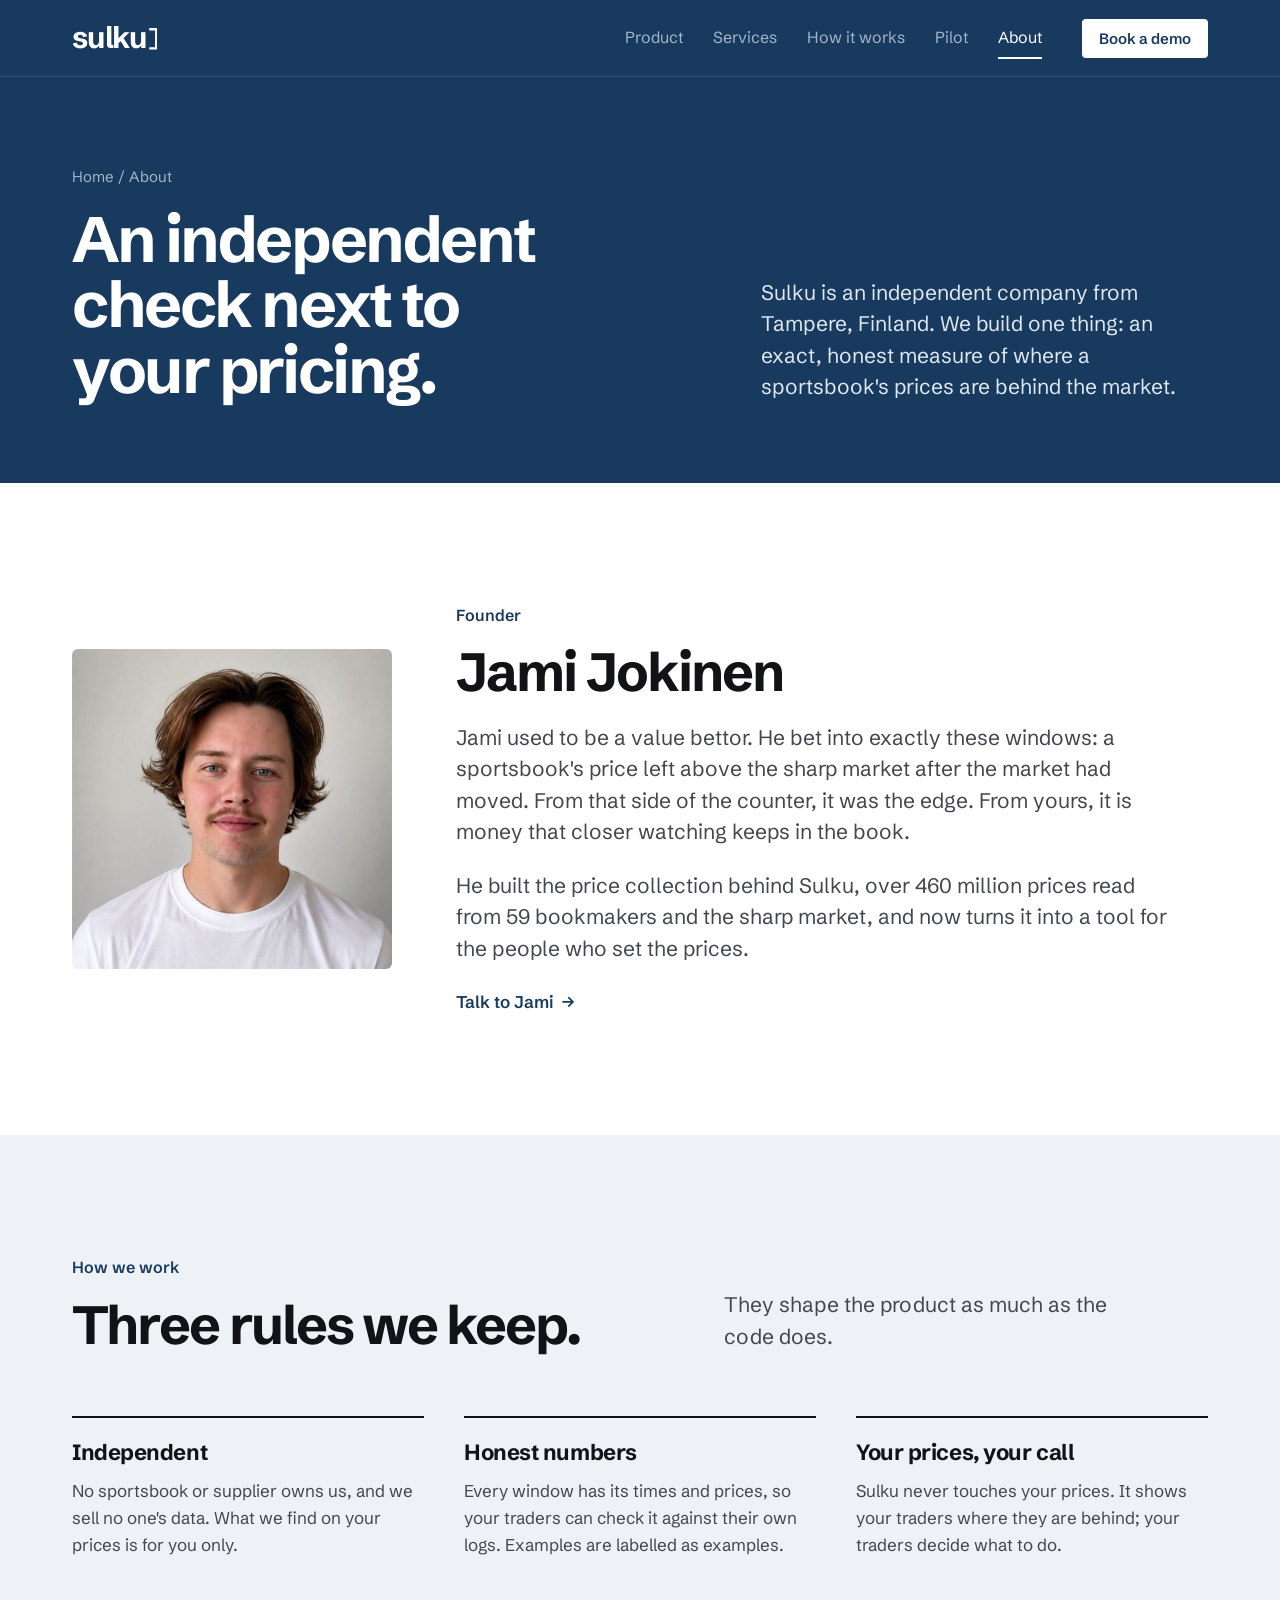
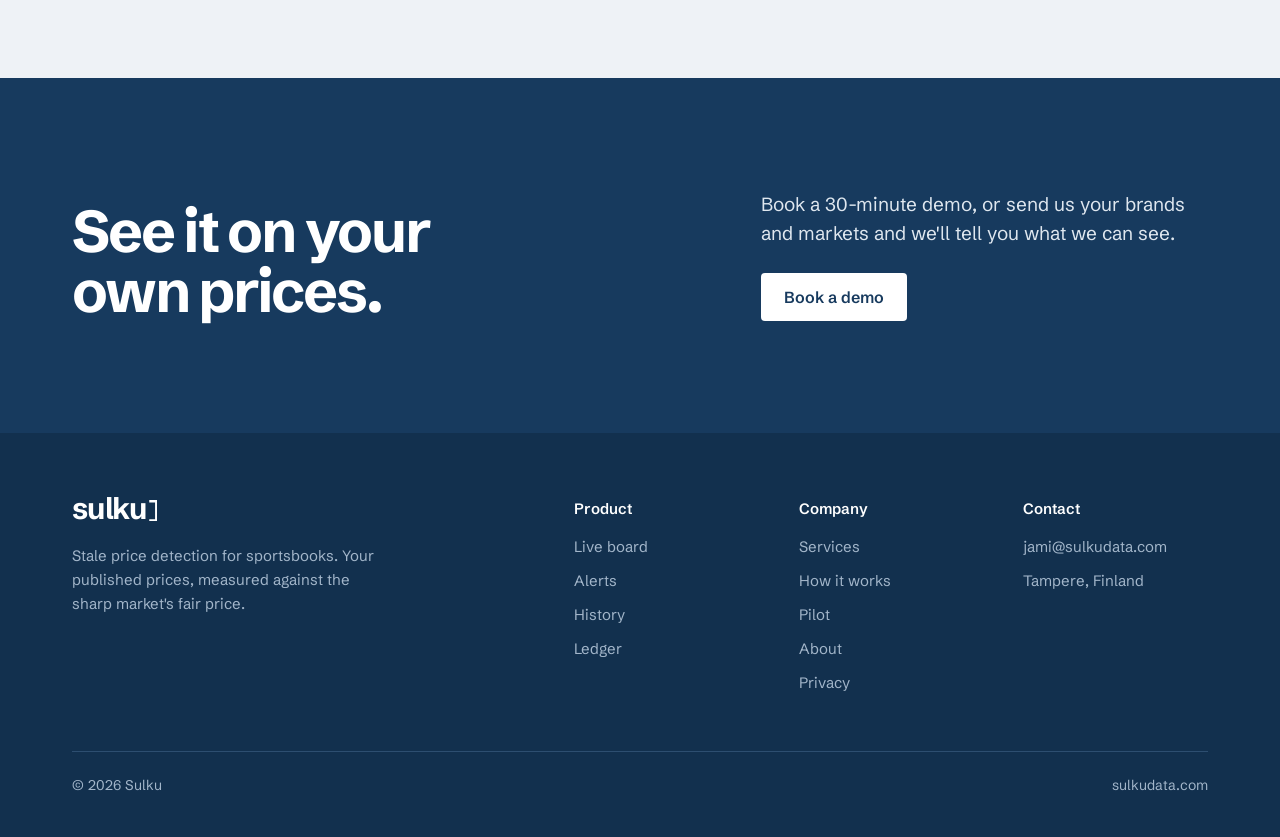
==== about/index.html @ dc16f95a "Site v4: multi-page site with product, services, method and pilot pages Global positioning without t" ====
<!doctype html>
<html lang="en">
<head>
<meta charset="utf-8">
<meta name="viewport" content="width=device-width, initial-scale=1, viewport-fit=cover">
<title>About Sulku: independent price checks for sportsbooks</title>
<meta name="description" content="Sulku is an independent company from Tampere, Finland, building stale price detection for sportsbook trading teams.">
<link rel="canonical" href="https://sulkudata.com/about/">
<meta property="og:type" content="website">
<meta property="og:site_name" content="Sulku">
<meta property="og:locale" content="en_GB">
<meta property="og:url" content="https://sulkudata.com/about/">
<meta property="og:title" content="About Sulku: independent price checks for sportsbooks">
<meta property="og:description" content="Sulku is an independent company from Tampere, Finland, building stale price detection for sportsbook trading teams.">
<meta property="og:image" content="https://sulkudata.com/og.png">
<meta property="og:image:width" content="1200">
<meta property="og:image:height" content="630">
<meta name="twitter:card" content="summary_large_image">
<meta name="theme-color" content="#173a5e">
<link rel="icon" href="/favicon.svg" type="image/svg+xml">
<link rel="apple-touch-icon" href="/brand/apple-touch-icon.png">
<link rel="preconnect" href="https://fonts.googleapis.com">
<link rel="preconnect" href="https://fonts.gstatic.com" crossorigin>
<link rel="stylesheet" href="https://fonts.googleapis.com/css2?family=Schibsted+Grotesk:wght@400;500;600;700&display=swap">
<link rel="stylesheet" href="/assets/site.css">
<script type="application/ld+json">
{
 "@context": "https://schema.org",
 "@graph": [
  {
   "@type": "Organization",
   "@id": "https://sulkudata.com/#org",
   "name": "Sulku",
   "url": "https://sulkudata.com/",
   "logo": "https://sulkudata.com/brand/sulku-wordmark-ink.png",
   "email": "jami@sulkudata.com",
   "address": {
    "@type": "PostalAddress",
    "addressLocality": "Tampere",
    "addressCountry": "FI"
   },
   "description": "Stale price detection for sportsbooks: published prices measured against the sharp market's fair price.",
   "founder": {
    "@type": "Person",
    "name": "Jami Jokinen",
    "jobTitle": "Founder"
   }
  },
  {
   "@type": "BreadcrumbList",
   "itemListElement": [
    {
     "@type": "ListItem",
     "position": 1,
     "name": "Home",
     "item": "https://sulkudata.com/"
    },
    {
     "@type": "ListItem",
     "position": 2,
     "name": "About",
     "item": "https://sulkudata.com/about/"
    }
   ]
  }
 ]
}
</script>
</head>
<body>
<a class="skip" href="#main">Skip to content</a>
<header class="site-head on-lake">
  <div class="wrap">
    <a class="wm" href="/" aria-label="Sulku, home">sulku<svg viewBox="0 0 38 100" aria-hidden="true"><path d="M0 0H38V100H0V89H27V11H0Z"/></svg></a>
    <button class="menu-btn" type="button" aria-expanded="false" aria-controls="nav">Menu</button>
    <nav class="nav" id="nav" aria-label="Main"><a href="/product/">Product</a><a href="/services/">Services</a><a href="/how-it-works/">How it works</a><a href="/pilot/">Pilot</a><a href="/about/" aria-current="page">About</a></nav>
    <a class="btn btn-ink" href="/contact/">Book a demo</a>
  </div>
</header>
<main id="main">
<section class="page-head on-lake">
  <div class="wrap">
    <div>
      <nav class="crumb" aria-label="Breadcrumb"><a href="/">Home</a> / About</nav>
      <h1>An independent check next to your pricing.</h1>
    </div>
    <div>
      <p class="lead">Sulku is an independent company from Tampere, Finland. We build one thing: an exact, honest measure of where a sportsbook's prices are behind the market.</p>
    </div>
  </div>
</section>

<section class="sec">
  <div class="wrap">
    <div class="founder">
      <img src="/brand/jami.jpg" width="320" height="320" alt="Jami Jokinen, founder of Sulku" loading="lazy">
      <div>
        <p class="kicker">Founder</p>
        <h2>Jami Jokinen</h2>
        <p class="intro">Jami used to be a value bettor. He bet into exactly these windows: a sportsbook's price left above the sharp market after the market had moved. From that side of the counter, it was the edge. From yours, it is money that closer watching keeps in the book.</p>
        <p class="intro">He built the price collection behind Sulku, over 460 million prices read from 59 bookmakers and the sharp market, and now turns it into a tool for the people who set the prices.</p>
        <p class="contact-line"><a class="arrow" href="/contact/">Talk to Jami</a></p>
      </div>
    </div>
  </div>
</section>

<section class="sec tint">
  <div class="wrap">
    <div class="split">
      <div><p class="kicker">How we work</p><h2>Three rules we keep.</h2></div>
      <p class="intro">They shape the product as much as the code does.</p>
    </div>
    <div class="cols3">
      <div><h3>Independent</h3><p>No sportsbook or supplier owns us, and we sell no one's data. What we find on your prices is for you only.</p></div>
      <div><h3>Honest numbers</h3><p>Every window has its times and prices, so your traders can check it against their own logs. Examples are labelled as examples.</p></div>
      <div><h3>Your prices, your call</h3><p>Sulku never touches your prices. It shows your traders where they are behind; your traders decide what to do.</p></div>
    </div>
  </div>
</section>

<section class="cta on-lake">
  <div class="wrap">
    <h2>See it on your own prices.</h2>
    <div>
      <p>Book a 30-minute demo, or send us your brands and markets and we'll tell you what we can see.</p>
      <div class="acts"><a class="btn btn-ink" href="/contact/">Book a demo</a></div>
    </div>
  </div>
</section>
</main>
<footer class="site-foot on-lake">
  <div class="wrap">
    <div class="foot-grid">
      <div><a class="wm" href="/" aria-label="Sulku, home">sulku<svg viewBox="0 0 38 100" aria-hidden="true"><path d="M0 0H38V100H0V89H27V11H0Z"/></svg></a><p>Stale price detection for sportsbooks. Your published prices, measured against the sharp market's fair price.</p></div>
      <div><p class="fh">Product</p><ul><li><a href="/product/#live">Live board</a></li><li><a href="/product/#alerts">Alerts</a></li><li><a href="/product/#history">History</a></li><li><a href="/product/#ledger">Ledger</a></li></ul></div>
      <div><p class="fh">Company</p><ul><li><a href="/services/">Services</a></li><li><a href="/how-it-works/">How it works</a></li><li><a href="/pilot/">Pilot</a></li><li><a href="/about/">About</a></li><li><a href="/privacy/">Privacy</a></li></ul></div>
      <div><p class="fh">Contact</p><ul><li><a href="mailto:jami@sulkudata.com">jami@sulkudata.com</a></li><li>Tampere, Finland</li></ul></div>
    </div>
    <div class="foot-base"><span>© 2026 Sulku</span><span>sulkudata.com</span></div>
  </div>
</footer>
<script src="/assets/site.js" defer></script>
</body>
</html>
---- assets/site.css ----
/* sulkudata.com v4 (11.11.2026), per DESIGN.md. Multi-page, global positioning, light-only.
   Lake opens every page; product shots are Night; red only for an open window. */
:root {
  --paper: #ffffff; --tint: #f4f5f3; --line: #e2e5e1; --line-2: #c9cec8;
  --ink: #111316; --ink-2: #41474e; --grey: #737b75;
  --red: #d1391d; --pine: #2f6b55;
  --lake: #173a5e; --lake-deep: #12304e; --lake-tint: #eef2f6; --lake-tint-2: #dde6ef; --lake-line: #2d4e70; --lake-grey: #a3b6ca; --lake-text: #dfe7ef; --lake-red: #ff5a3c;
  --night: #0f1113; --night-2: #17191c; --night-3: #1d2024; --night-line: #2a2e33; --night-ink: #e9ebe7; --night-grey: #8f978f; --night-red: #ff5a3c;
  --f: "Schibsted Grotesk", "Helvetica Neue", Arial, sans-serif;
  --w: 1200px;
  color-scheme: light;
}
* { box-sizing: border-box; }
html { -webkit-text-size-adjust: 100%; }
body { margin: 0; background: var(--paper); color: var(--ink); font-family: var(--f); font-size: 17px; line-height: 1.6; font-feature-settings: "kern", "liga"; -webkit-font-smoothing: antialiased; text-rendering: optimizeLegibility; }
img, svg { max-width: 100%; }
a { color: var(--lake); text-underline-offset: 3px; }
:focus-visible { outline: 2px solid var(--lake); outline-offset: 3px; }
.on-lake :focus-visible, .on-night :focus-visible { outline-color: #fff; }
h1, h2, h3 { text-wrap: balance; }
p { text-wrap: pretty; }
.tn { font-variant-numeric: tabular-nums lining-nums; }
.wrap { max-width: var(--w); margin: 0 auto; padding-left: max(32px, env(safe-area-inset-left, 0px)); padding-right: max(32px, env(safe-area-inset-right, 0px)); }
@media (max-width: 640px) { .wrap { padding-left: max(18px, env(safe-area-inset-left, 0px)); padding-right: max(18px, env(safe-area-inset-right, 0px)); } }
.skip { position: absolute; left: -9999px; top: 8px; background: #fff; color: var(--ink); padding: 8px 12px; z-index: 10; }
.skip:focus { left: 8px; }
@media (prefers-reduced-motion: no-preference) { a, .btn, summary, .nav a { transition: color .14s ease-out, background-color .14s ease-out, border-color .14s ease-out; } }

/* wordmark: text plus the drawn bracket */
.wm { display: inline-flex; align-items: flex-end; gap: .055em; font-weight: 700; letter-spacing: -.04em; line-height: .8; color: inherit; text-decoration: none; }
.wm svg { width: .29em; height: .72em; flex: none; margin-bottom: .005em; }
.wm path { fill: currentColor; }
.wm.alarm path { fill: var(--night-red); }

/* buttons */
.btn { display: inline-flex; align-items: center; gap: 10px; font: 600 16px/1 var(--f); border-radius: 4px; padding: 15px 22px; border: 1px solid transparent; cursor: pointer; text-decoration: none; white-space: nowrap; }
.btn-ink { background: var(--ink); color: #fff; } .btn-ink:hover { background: #2a2e33; }
.btn-line { background: transparent; color: var(--ink); border-color: var(--line-2); } .btn-line:hover { border-color: var(--ink); }
.on-lake .btn-ink { background: #fff; color: var(--lake); } .on-lake .btn-ink:hover { background: #e4ebf2; }
.on-lake .btn-line { color: #fff; border-color: #5f7d9c; } .on-lake .btn-line:hover { border-color: #fff; }
.arrow { font-weight: 600; text-decoration: none; display: inline-flex; gap: 8px; align-items: center; }
.arrow::after { content: "→"; transition: transform .14s ease-out; }
.arrow:hover::after { transform: translateX(3px); }

/* header */
.site-head { background: var(--lake); color: #fff; border-bottom: 1px solid var(--lake-line); position: sticky; top: 0; z-index: 20; }
.site-head .wrap { display: flex; align-items: center; gap: 40px; min-height: 76px; }
.site-head .wm { font-size: 30px; }
.nav { display: flex; gap: 30px; margin-left: auto; font-size: 16px; }
.nav a { color: var(--lake-grey); text-decoration: none; padding-block: 8px; }
.nav a:hover, .nav a[aria-current="page"] { color: #fff; }
.nav a[aria-current="page"] { box-shadow: inset 0 -2px 0 #fff; }
.site-head .btn { padding: 11px 16px; font-size: 15px; }
.menu-btn { display: none; margin-left: auto; background: none; border: 1px solid #5f7d9c; color: #fff; font: 600 15px/1 var(--f); padding: 10px 14px; border-radius: 4px; cursor: pointer; }
@media (max-width: 920px) {
  .site-head .wrap { gap: 16px; flex-wrap: wrap; }
  .menu-btn { display: inline-block; }
  .site-head .btn { display: none; }
  .nav { display: none; width: 100%; flex-direction: column; gap: 0; margin: 0 0 12px; border-top: 1px solid var(--lake-line); }
  .nav a { padding: 14px 0; border-bottom: 1px solid var(--lake-line); font-size: 18px; color: #fff; }
  .nav a[aria-current="page"] { box-shadow: none; }
  .site-head.open .nav { display: flex; }
}

/* page openings on Lake */
.hero { background: var(--lake); color: #fff; }
.hero-top { padding-block: 96px 0; display: grid; grid-template-columns: minmax(0, 7fr) minmax(0, 5fr); gap: 64px; align-items: end; }
.hero h1 { margin: 0; font-weight: 700; font-size: clamp(44px, 6vw, 76px); line-height: 1; letter-spacing: -.04em; max-width: 14ch; }
.hero .lead { margin: 0; font-size: clamp(18px, 1.7vw, 21px); line-height: 1.5; color: var(--lake-text); max-width: 42ch; }
.hero .acts { display: flex; gap: 12px; flex-wrap: wrap; margin-top: 28px; }
.hero-shot { padding-top: 72px; position: relative; }
.hero-shot::after { content: ""; position: absolute; left: 0; right: 0; bottom: 0; height: 120px; background: var(--paper); z-index: 0; }
.hero-shot > * { position: relative; z-index: 1; }
.hero-cap { margin: 14px 0 0; font-size: 14px; color: var(--grey); }
@media (max-width: 960px) { .hero-top { grid-template-columns: minmax(0, 1fr); gap: 24px; padding-top: 64px; } .hero-shot { padding-top: 48px; } .hero-shot::after { height: 80px; } }

/* inner page opening */
.page-head { background: var(--lake); color: #fff; }
.page-head .wrap { padding-block: 88px 80px; display: grid; grid-template-columns: minmax(0, 7fr) minmax(0, 5fr); gap: 64px; align-items: end; }
.page-head .crumb { display: block; margin: 0 0 18px; font-size: 15px; color: var(--lake-grey); }
.page-head .crumb a { color: var(--lake-grey); text-decoration: none; } .page-head .crumb a:hover { color: #fff; }
.page-head h1 { margin: 0; font-weight: 700; font-size: clamp(40px, 5.2vw, 64px); line-height: 1.02; letter-spacing: -.038em; max-width: 16ch; }
.page-head .lead { margin: 0; font-size: clamp(18px, 1.7vw, 21px); line-height: 1.5; color: var(--lake-text); max-width: 44ch; }
.page-head svg.line { display: block; width: 100%; margin-top: 8px; }
@media (max-width: 960px) { .page-head .wrap { grid-template-columns: minmax(0, 1fr); gap: 20px; padding-block: 56px 56px; } }

/* sections */
.sec > .wrap { padding-block: 120px; }
.sec.tint { background: var(--lake-tint); }
.sec.tint .compare, .sec.tint .cols3 > div { border-top-color: var(--ink); }
.sec.rule { border-top: 1px solid var(--line); }
.sec.night { background: var(--night); color: var(--night-ink); }
.kicker { margin: 0 0 16px; font-size: 16px; font-weight: 600; color: var(--lake); }
.night .kicker { color: var(--lake-grey); }
.sec h2 { margin: 0; font-weight: 700; font-size: clamp(34px, 4.2vw, 54px); line-height: 1.03; letter-spacing: -.035em; max-width: 20ch; }
.sec .intro { margin: 22px 0 0; font-size: clamp(18px, 1.8vw, 21px); line-height: 1.5; color: var(--ink-2); max-width: 56ch; }
.night .intro { color: var(--night-grey); }
.split { display: grid; grid-template-columns: minmax(0, 6fr) minmax(0, 5fr); gap: 72px; align-items: end; }
.split .intro { margin: 0; }
@media (max-width: 900px) { .sec > .wrap { padding-block: 72px; } .split { grid-template-columns: minmax(0, 1fr); gap: 20px; } }

/* the statement and three figures */
.statement { font-weight: 600; font-size: clamp(28px, 3.4vw, 44px); line-height: 1.15; letter-spacing: -.028em; margin: 0; max-width: 30ch; }
.statement em { font-style: normal; color: var(--ink-2); }
.figs3 { display: grid; grid-template-columns: repeat(3, minmax(0, 1fr)); gap: 48px; margin-top: 72px; border-top: 2px solid var(--ink); }
.figs3 div { padding-top: 28px; min-width: 0; }
.figs3 b.r { color: var(--red); }
.figs3 b { display: block; font-weight: 700; font-size: clamp(48px, 5.6vw, 76px); letter-spacing: -.045em; line-height: .95; font-variant-numeric: proportional-nums lining-nums; }
.figs3 span { display: block; margin-top: 14px; font-size: 17px; color: var(--ink-2); max-width: 28ch; }
.src { margin: 28px 0 0; font-size: 14px; color: var(--grey); max-width: 88ch; }
@media (max-width: 760px) { .figs3 { grid-template-columns: minmax(0, 1fr); gap: 0; } .figs3 div + div { border-top: 1px solid var(--line); margin-top: 28px; } }

/* feature rows: text beside a product shot */
.feat { display: grid; grid-template-columns: minmax(0, 5fr) minmax(0, 7fr); gap: 80px; align-items: center; }
.feat + .feat { margin-top: 120px; }
.feat.flip { grid-template-columns: minmax(0, 7fr) minmax(0, 5fr); }
.feat.flip .feat-copy { order: 2; }
.feat h3 { margin: 0; font-weight: 700; font-size: clamp(28px, 3vw, 38px); line-height: 1.08; letter-spacing: -.03em; max-width: 18ch; }
.feat-copy p { margin: 18px 0 0; font-size: 18px; color: var(--ink-2); max-width: 42ch; }
.feat .arrow { margin-top: 22px; }
.feat-copy .note { margin: 12px 0 0; font-size: 14px; color: var(--grey); }
@media (max-width: 960px) { .feat, .feat.flip { grid-template-columns: minmax(0, 1fr); gap: 32px; } .feat.flip .feat-copy { order: 0; } .feat + .feat { margin-top: 80px; } }

/* comparison: odds screen vs fair price */
.compare { display: grid; grid-template-columns: minmax(0, 1fr) minmax(0, 1fr); margin-top: 64px; border-top: 2px solid var(--ink); }
.compare > div { padding: 32px 40px 8px 0; min-width: 0; }
.compare > div + div { padding-left: 40px; border-left: 1px solid var(--line-2); }
.compare h3 { margin: 0 0 6px; font-weight: 700; font-size: 24px; letter-spacing: -.02em; }
.compare .yes h3 { color: var(--lake); }
.compare .q { margin: 0 0 22px; color: var(--ink-2); font-size: 17px; }
.compare dl { margin: 0; }
.compare dl div { display: grid; grid-template-columns: 11em minmax(0, 1fr); gap: 16px; padding-block: 14px; border-top: 1px solid var(--line); font-size: 16px; }
.compare dt { color: var(--grey); }
.compare dd { margin: 0; }
.compare .yes dd { color: var(--ink); font-weight: 500; }
@media (max-width: 860px) { .compare { grid-template-columns: minmax(0, 1fr); } .compare > div, .compare > div + div { padding: 28px 0 8px; border-left: 0; } .compare > div + div { border-top: 1px solid var(--line-2); } .compare dl div { grid-template-columns: minmax(0, 1fr); gap: 2px; } }

/* three columns on top rules */
.cols3 { display: grid; grid-template-columns: repeat(3, minmax(0, 1fr)); gap: 40px; margin-top: 64px; }
.cols3 > div { border-top: 2px solid var(--ink); padding-top: 22px; min-width: 0; }
.night .cols3 > div { border-top-color: var(--night-ink); }
.cols3 h3 { margin: 0 0 10px; font-weight: 700; font-size: 22px; letter-spacing: -.02em; line-height: 1.2; }
.cols3 p { margin: 0; color: var(--ink-2); font-size: 17px; }
.night .cols3 p { color: var(--night-grey); }
@media (max-width: 860px) { .cols3 { grid-template-columns: minmax(0, 1fr); gap: 32px; } }

/* timeline words, not numbers */
.steps { list-style: none; margin: 64px 0 0; padding: 0; display: grid; grid-template-columns: repeat(4, minmax(0, 1fr)); border-top: 2px solid var(--ink); }
.steps li { padding: 24px 28px 0 0; min-width: 0; }
.steps li + li { padding-left: 28px; border-left: 1px solid var(--line); }
.steps .when { display: block; font-weight: 600; font-size: 15px; color: var(--lake); margin-bottom: 8px; }
.steps h3 { margin: 0 0 8px; font-weight: 700; font-size: 21px; letter-spacing: -.018em; line-height: 1.2; }
.steps p { margin: 0; color: var(--ink-2); font-size: 16px; }
@media (max-width: 900px) { .steps { grid-template-columns: minmax(0, 1fr) minmax(0, 1fr); } .steps li:nth-child(3) { padding-left: 0; border-left: 0; } .steps li { padding-bottom: 28px; } }
@media (max-width: 560px) { .steps { grid-template-columns: minmax(0, 1fr); } .steps li, .steps li + li { padding: 22px 0; border-left: 0; border-bottom: 1px solid var(--line); } }

/* closing band */
.cta { background: var(--lake); color: #fff; }
.cta .wrap { padding-block: 112px; display: grid; grid-template-columns: minmax(0, 7fr) minmax(0, 5fr); gap: 64px; align-items: end; }
.cta h2 { margin: 0; font-weight: 700; font-size: clamp(36px, 4.6vw, 60px); line-height: 1.02; letter-spacing: -.038em; max-width: 16ch; }
.cta p { margin: 0 0 26px; font-size: 19px; line-height: 1.5; color: var(--lake-text); max-width: 40ch; }
.cta .acts { display: flex; gap: 12px; flex-wrap: wrap; }
@media (max-width: 900px) { .cta .wrap { grid-template-columns: minmax(0, 1fr); gap: 24px; padding-block: 72px; } }

/* footer */
.site-foot { background: var(--lake-deep); color: var(--lake-grey); font-size: 15px; }
.site-foot .wrap { padding-block: 64px 40px; }
.foot-grid { display: grid; grid-template-columns: minmax(0, 5fr) repeat(3, minmax(0, 2fr)); gap: 40px; }
.site-foot .wm { font-size: 30px; color: #fff; }
.site-foot p { margin: 18px 0 0; max-width: 34ch; }
.site-foot .fh { margin: 0 0 14px; font-size: 15px; font-weight: 600; color: #fff; letter-spacing: 0; }
.site-foot ul { list-style: none; margin: 0; padding: 0; display: grid; gap: 10px; }
.site-foot a { color: var(--lake-grey); text-decoration: none; } .site-foot a:hover { color: #fff; }
.foot-base { margin-top: 56px; padding-top: 22px; border-top: 1px solid var(--lake-line); display: flex; justify-content: space-between; gap: 16px; flex-wrap: wrap; font-size: 14px; }
@media (max-width: 860px) { .foot-grid { grid-template-columns: minmax(0, 1fr) minmax(0, 1fr); } .foot-grid > div:first-child { grid-column: 1 / -1; } }

/* ---------- product shots (Night) ---------- */
.shot { background: var(--night); color: var(--night-ink); border-radius: 6px; overflow: hidden; border: 1px solid #23272c; box-shadow: 0 1px 2px rgba(0,0,0,.2), 0 24px 48px -28px rgba(10,22,36,.55); font-size: 14px; line-height: 1.45; }
.c-top { display: flex; align-items: center; gap: 26px; padding: 0 20px; height: 52px; border-bottom: 1px solid var(--night-line); white-space: nowrap; }
.c-top .wm { font-size: 22px; color: var(--night-ink); }
.c-top .who { color: var(--night-grey); }
.c-top .tabs { display: flex; gap: 22px; height: 100%; }
.c-top .tabs span { display: flex; align-items: center; color: var(--night-grey); }
.c-top .tabs .on { color: var(--night-ink); font-weight: 600; box-shadow: inset 0 -2px 0 var(--night-ink); }
.c-top .live { margin-left: auto; display: flex; align-items: center; gap: 8px; color: var(--night-ink); font-weight: 600; }
.c-top .live i { width: 8px; height: 8px; border-radius: 50%; background: var(--night-red); display: inline-block; }
.c-top .clock { color: var(--night-grey); }
.c-body { display: grid; grid-template-columns: minmax(0, 7fr) minmax(0, 5fr); }
.c-board { border-right: 1px solid var(--night-line); min-width: 0; overflow-x: auto; scrollbar-color: #2a2e33 transparent; scrollbar-width: thin; }
.c-board table { width: 100%; border-collapse: collapse; }
.c-board th { text-align: left; font-weight: 500; font-size: 13px; color: var(--night-grey); padding: 12px 12px; border-bottom: 1px solid var(--night-line); white-space: nowrap; }
.c-board td { padding: 12px 12px; border-bottom: 1px solid var(--night-line); vertical-align: top; white-space: nowrap; }
.c-board th:first-child, .c-board td:first-child { padding-left: 20px; }
.c-board th.n, .c-board td.n { text-align: right; font-variant-numeric: tabular-nums lining-nums; }
.c-board td .m { display: block; font-weight: 500; color: var(--night-ink); }
.c-board td .l { display: block; font-size: 13px; color: var(--night-grey); }
.c-board td.n b { display: block; font-weight: 500; }
.c-board td.n small { display: block; font-size: 12px; color: var(--night-grey); }
.c-board td.n.hot b { color: var(--night-ink); font-weight: 600; }
.c-board td.n.hot small { color: var(--night-red); }
.c-board tr.sel td { background: var(--night-3); }
.c-board tr.open td:first-child { box-shadow: inset 2px 0 0 var(--night-red); }
.c-board td.st { color: var(--night-grey); font-size: 13px; }
.c-board tr.open td.st { color: var(--night-ink); }
.c-board tr:last-child td { border-bottom: 0; }
.c-detail { padding: 18px 20px 16px; min-width: 0; display: flex; flex-direction: column; }
.c-detail h4 { margin: 0; font-weight: 600; font-size: 17px; letter-spacing: -.01em; line-height: 1.3; }
.c-detail .sub { margin: 4px 0 0; font-size: 13px; color: var(--night-grey); }
.c-detail svg { display: block; width: 100%; margin-top: 10px; }
.c-facts { margin: 6px 0 0; padding: 0; list-style: none; border-top: 1px solid var(--night-line); }
.c-facts li { display: flex; justify-content: space-between; gap: 12px; padding: 9px 0; border-bottom: 1px solid var(--night-line); font-size: 13px; color: var(--night-grey); }
.c-facts li:last-child { border-bottom: 0; }
.c-facts b { color: var(--night-ink); font-weight: 500; }
.c-facts b.r { color: var(--night-red); }
@media (max-width: 1080px) { .c-body { grid-template-columns: minmax(0, 1fr); } .c-board { border-right: 0; border-bottom: 1px solid var(--night-line); } }
@media (max-width: 760px) {
  .c-top { gap: 16px; padding: 0 14px; } .c-top .who, .c-top .clock, .c-top .tabs span:not(.on) { display: none; }
  .c-board .opt { display: none; }
  .c-board th:first-child, .c-board td:first-child { padding-left: 14px; }
  .c-board td, .c-board th { padding-inline: 8px; }
}

/* small product shots beside feature text */
.mini { padding: 0; }
.mini .c-top { height: 46px; }
.alert-card { padding: 22px 22px 20px; }
.alert-msg { background: var(--night-2); border: 1px solid var(--night-line); border-radius: 6px; padding: 16px 18px; box-shadow: inset 2px 0 0 var(--night-red); }
.alert-msg + .alert-msg { margin-top: 12px; }
.alert-msg .who { display: flex; justify-content: space-between; gap: 12px; color: var(--night-grey); font-size: 13px; margin-bottom: 8px; }
.alert-msg .who .wm { font-size: 16px; color: var(--night-ink); }
.alert-msg p { margin: 0; font-size: 15px; }
.alert-msg p + p { margin-top: 6px; color: var(--night-grey); font-size: 14px; }
.alert-msg b { font-weight: 600; }
.alert-msg.done { box-shadow: inset 2px 0 0 var(--night-grey); }
.hist { width: 100%; border-collapse: collapse; font-size: 14px; }
.hist th { text-align: left; font-weight: 500; font-size: 13px; color: var(--night-grey); padding: 12px 14px; border-bottom: 1px solid var(--night-line); }
.hist td { padding: 12px 14px; border-bottom: 1px solid var(--night-line); vertical-align: top; }
.hist tr:last-child td { border-bottom: 0; }
.hist th:first-child, .hist td:first-child { padding-left: 20px; }
.hist .n { text-align: right; font-variant-numeric: tabular-nums lining-nums; white-space: nowrap; }
.hist .m { display: block; font-weight: 500; } .hist .l { display: block; font-size: 13px; color: var(--night-grey); }
.hist .by { color: var(--night-grey); font-size: 13px; }
.hist .by b { display: block; color: var(--night-ink); font-weight: 500; font-size: 14px; }
.ledger { padding: 20px 22px 18px; }
.ledger h4 { margin: 0; font-weight: 600; font-size: 16px; }
.ledger .sub { margin: 4px 0 0; font-size: 13px; color: var(--night-grey); }
.ledger svg { display: block; width: 100%; margin-top: 14px; }
.shot-cap { margin: 12px 0 0; font-size: 14px; color: var(--grey); }

/* questions */
.qa { margin-top: 48px; border-top: 2px solid var(--ink); }
.qa details { border-bottom: 1px solid var(--line); }
.qa summary { list-style: none; cursor: pointer; display: grid; grid-template-columns: minmax(0, 1fr) 24px; gap: 24px; padding-block: 24px; font-weight: 600; font-size: clamp(19px, 2vw, 23px); letter-spacing: -.015em; line-height: 1.3; }
.qa summary::-webkit-details-marker { display: none; }
.qa summary::after { content: ""; width: 12px; height: 12px; margin-top: 7px; border-right: 2px solid var(--ink); border-bottom: 2px solid var(--ink); transform: rotate(45deg); justify-self: end; }
.qa details[open] summary::after { transform: rotate(225deg); margin-top: 13px; }
.qa summary:hover { color: var(--lake); }
.qa .a { padding: 0 48px 28px 0; display: grid; gap: 12px; max-width: 70ch; }
.qa .a p { margin: 0; color: var(--ink-2); }

/* prose pages (privacy) */
.prose { max-width: 70ch; }
.prose h2 { font-size: 26px; letter-spacing: -.02em; margin: 48px 0 10px; }
.prose p, .prose li { color: var(--ink-2); }

/* the anatomy of one window */
.anat-fig { margin-top: 56px; background: #fff; padding: 28px 28px 14px; border: 1px solid var(--lake-tint-2); border-radius: 6px; }
.anat-fig svg { display: block; width: 100%; }
.tl { list-style: none; margin: 40px 0 0; padding: 0; display: grid; grid-template-columns: repeat(4, minmax(0, 1fr)); gap: 32px; }
.tl li { border-top: 2px solid var(--ink); padding-top: 16px; min-width: 0; }
.tl li.hot { border-top-color: var(--red); }
.tl time { display: block; font-weight: 600; font-size: 15px; color: var(--grey); font-variant-numeric: lining-nums; }
.tl h3 { margin: 4px 0 6px; font-weight: 700; font-size: 19px; letter-spacing: -.015em; line-height: 1.25; }
.tl p { margin: 0; color: var(--ink-2); font-size: 16px; }
.tl .px { display: flex; gap: 16px; margin-top: 10px; font-size: 14px; color: var(--grey); flex-wrap: wrap; }
.tl .px b { color: var(--ink); font-weight: 600; } .tl .px b.r { color: var(--red); }
@media (max-width: 900px) { .tl { grid-template-columns: minmax(0, 1fr) minmax(0, 1fr); } }
@media (max-width: 560px) { .tl { grid-template-columns: minmax(0, 1fr); gap: 24px; } .anat-fig { padding: 18px 14px 10px; } }

/* what the pilot can grow into */
.grow { display: grid; grid-template-columns: minmax(0, 1fr) minmax(0, 1fr); gap: 48px; margin-top: 64px; }
.grow h3 { margin: 0; padding-bottom: 14px; border-bottom: 2px solid var(--lake); font-weight: 700; font-size: 22px; letter-spacing: -.02em; color: var(--lake); }
.grow dl { margin: 0; }
.grow dl div { padding-block: 18px; border-bottom: 1px solid var(--line); }
.grow dt { font-weight: 600; font-size: 18px; }
.grow dd { margin: 4px 0 0; color: var(--ink-2); font-size: 16px; }
@media (max-width: 860px) { .grow { grid-template-columns: minmax(0, 1fr); gap: 40px; } }

/* about */
.founder { display: grid; grid-template-columns: 320px minmax(0, 1fr); gap: 64px; align-items: center; }
.founder img { width: 100%; height: auto; border-radius: 6px; display: block; background: var(--lake-tint); }
.founder .contact-line { margin: 24px 0 0; }
@media (max-width: 760px) { .founder { grid-template-columns: minmax(0, 1fr); gap: 28px; } .founder img { max-width: 240px; } }

/* contact */
.ways { display: grid; grid-template-columns: minmax(0, 1fr) minmax(0, 1fr); gap: 24px; }
.way { background: var(--lake-tint); border-radius: 6px; padding: 40px 40px 36px; min-width: 0; display: flex; flex-direction: column; align-items: flex-start; }
.way h2 { margin: 0; font-weight: 700; font-size: clamp(28px, 3vw, 36px); line-height: 1.08; letter-spacing: -.03em; }
.way p:not(.kicker) { margin: 14px 0 28px; color: var(--ink-2); font-size: 18px; max-width: 42ch; }
.way .btn { margin-top: auto; }
.way .addr { margin-top: auto; font-weight: 600; font-size: clamp(22px, 2.4vw, 28px); letter-spacing: -.02em; color: var(--ink); text-decoration: none; overflow-wrap: anywhere; }
.way .addr:hover { text-decoration: underline; text-underline-offset: 4px; }
.way .row { display: flex; gap: 12px; align-items: center; flex-wrap: wrap; margin-top: 16px; }
.way .note { font-size: 14px; color: var(--grey); }
@media (max-width: 860px) { .ways { grid-template-columns: minmax(0, 1fr); } .way { padding: 28px 22px 26px; } }

.figwrap { margin: 0; min-width: 0; }
.vh { position: absolute; width: 1px; height: 1px; overflow: hidden; clip: rect(0 0 0 0); white-space: nowrap; }

/* services: three ways to run it */
.tiers { display: grid; grid-template-columns: repeat(3, minmax(0, 1fr)); gap: 40px; margin-top: 64px; }
.tiers > div { border-top: 2px solid var(--line-2); padding-top: 22px; min-width: 0; }
.tiers > div:first-child { border-top-color: var(--lake); }
.tiers .state { margin: 0 0 10px; font-size: 15px; font-weight: 600; color: var(--grey); }
.tiers .state.now { color: var(--lake); }
.tiers h3 { margin: 0; font-weight: 700; font-size: 24px; letter-spacing: -.02em; line-height: 1.15; }
.tiers .lead2 { margin: 10px 0 0; color: var(--ink-2); font-size: 17px; min-height: 3.2em; }
.tiers dl { margin: 22px 0 0; border-top: 1px solid var(--line); }
.tiers dl div { display: grid; grid-template-columns: 6.5em minmax(0, 1fr); gap: 12px; padding-block: 12px; border-bottom: 1px solid var(--line); font-size: 15px; }
.tiers dt { color: var(--grey); }
.tiers dd { margin: 0; }
@media (max-width: 900px) { .tiers { grid-template-columns: minmax(0, 1fr); gap: 40px; } .tiers .lead2 { min-height: 0; } }
.night h2 { color: var(--night-ink); }
.night .cols3 h3 { color: var(--night-ink); }

/* services: what else we can build */
.ext { list-style: none; margin: 64px 0 0; padding: 0; border-top: 2px solid var(--ink); }
.ext li { display: grid; grid-template-columns: minmax(0, 5fr) minmax(0, 7fr); gap: 64px; padding-block: 24px; border-bottom: 1px solid var(--line); }
.ext h3 { margin: 0; font-weight: 700; font-size: 21px; letter-spacing: -.018em; line-height: 1.25; }
.ext p { margin: 0; color: var(--ink-2); font-size: 17px; max-width: 54ch; }
@media (max-width: 760px) { .ext li { grid-template-columns: minmax(0, 1fr); gap: 6px; padding-block: 18px; } }
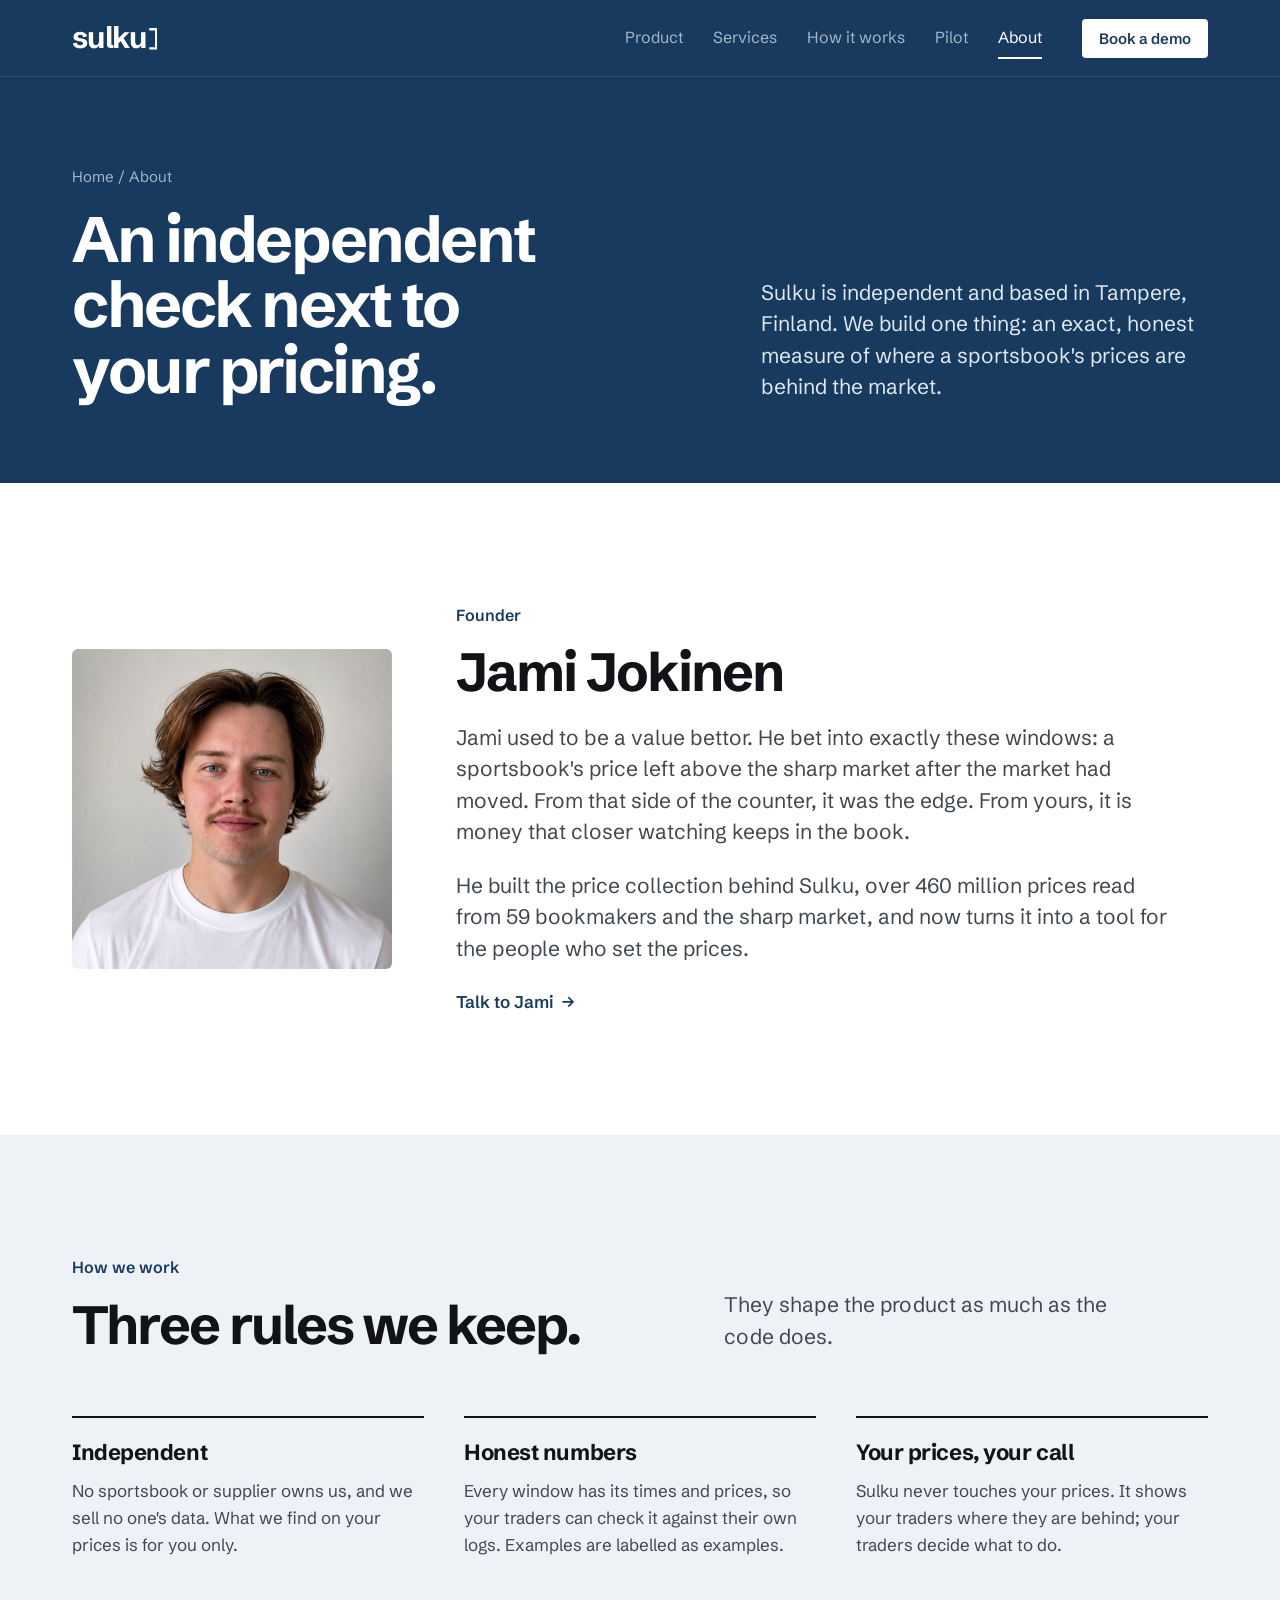
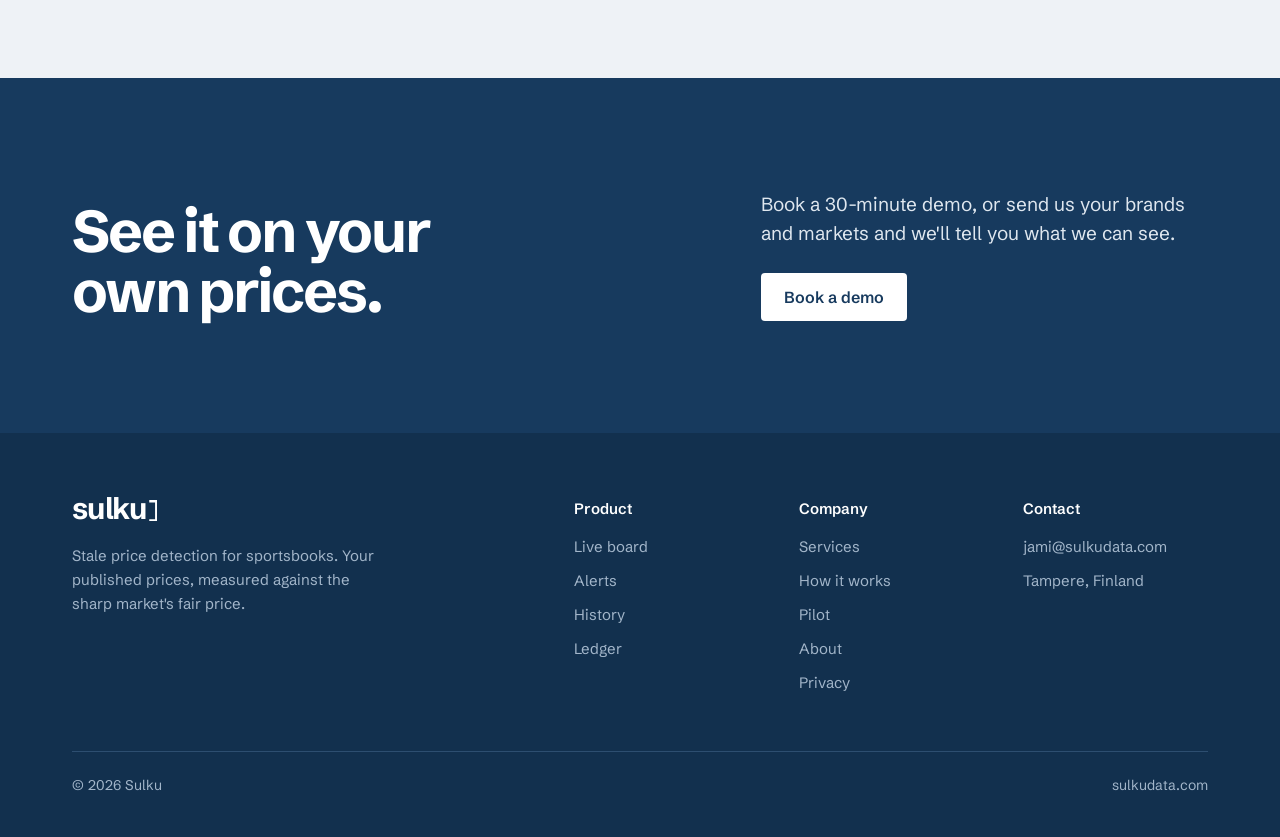
==== commit 66c4ea28: "About: independent and based in Tampere (company not yet registered) Co-Authored-By: Claude Opus 5.5" ====
--- a/about/index.html
+++ b/about/index.html
@@ -4,14 +4,14 @@
 <meta charset="utf-8">
 <meta name="viewport" content="width=device-width, initial-scale=1, viewport-fit=cover">
 <title>About Sulku: independent price checks for sportsbooks</title>
-<meta name="description" content="Sulku is an independent company from Tampere, Finland, building stale price detection for sportsbook trading teams.">
+<meta name="description" content="Sulku is independent and based in Tampere, Finland, building stale price detection for sportsbook trading teams.">
 <link rel="canonical" href="https://sulkudata.com/about/">
 <meta property="og:type" content="website">
 <meta property="og:site_name" content="Sulku">
 <meta property="og:locale" content="en_GB">
 <meta property="og:url" content="https://sulkudata.com/about/">
 <meta property="og:title" content="About Sulku: independent price checks for sportsbooks">
-<meta property="og:description" content="Sulku is an independent company from Tampere, Finland, building stale price detection for sportsbook trading teams.">
+<meta property="og:description" content="Sulku is independent and based in Tampere, Finland, building stale price detection for sportsbook trading teams.">
 <meta property="og:image" content="https://sulkudata.com/og.png">
 <meta property="og:image:width" content="1200">
 <meta property="og:image:height" content="630">
@@ -85,7 +85,7 @@
       <h1>An independent check next to your pricing.</h1>
     </div>
     <div>
-      <p class="lead">Sulku is an independent company from Tampere, Finland. We build one thing: an exact, honest measure of where a sportsbook's prices are behind the market.</p>
+      <p class="lead">Sulku is independent and based in Tampere, Finland. We build one thing: an exact, honest measure of where a sportsbook's prices are behind the market.</p>
     </div>
   </div>
 </section>
